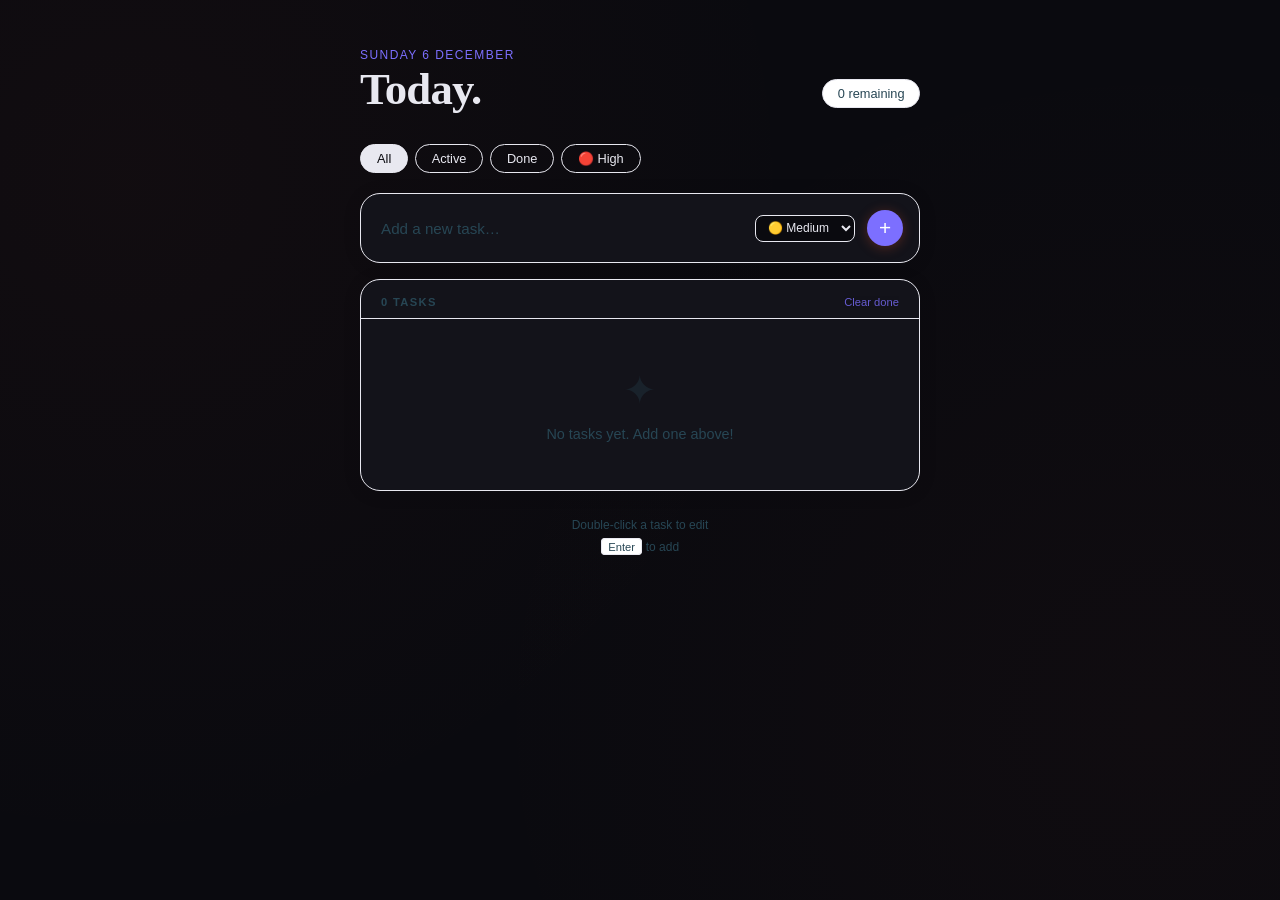
==== index.html @ 95a73518 "Rename todo-app.html to index.html" ====
<!DOCTYPE html>
<html lang="en">
<head>

<title>Taskr — To Do List</title>
<link rel="stylesheet" href="style.css">

</head>
<body>
<div class="app">

  <!-- HEADER -->
  <div class="header">
    <div class="header-left">
      <p class="date-label" id="date-label"></p>
      <h1 class="app-title">Today.</h1>
    </div>
    <div class="task-count" id="task-count">0 tasks</div>
  </div>

  <!-- PROGRESS -->
  <div class="progress-wrap" id="progress-wrap" style="display:none">
    <div class="progress-meta">
      <span>Progress</span>
      <span id="progress-pct">0%</span>
    </div>
    <div class="progress-bar">
      <div class="progress-fill" id="progress-fill" style="width:0%"></div>
    </div>
  </div>

  <!-- FILTERS -->
  <div class="filters">
    <button class="filter-btn active" data-filter="all">All</button>
    <button class="filter-btn" data-filter="active">Active</button>
    <button class="filter-btn" data-filter="done">Done</button>
    <button class="filter-btn" data-filter="high">🔴 High</button>
  </div>

  <!-- INPUT -->
  <div class="input-card">
    <input class="add-input" id="add-input" type="text" placeholder="Add a new task…" maxlength="120"/>
    <select class="priority-select" id="priority-select">
      <option value="low">🟢 Low</option>
      <option value="medium" selected>🟡 Medium</option>
      <option value="high">🔴 High</option>
    </select>
    <button class="add-btn" id="add-btn" title="Add task">+</button>
  </div>

  <!-- TASKS -->
  <div class="tasks-container">
    <div class="section-head">
      <span id="list-label">Tasks</span>
      <button class="clear-done-btn" id="clear-done-btn">Clear done</button>
    </div>
    <div id="task-list"></div>
  </div>

  <p class="hint">
    Double-click a task to edit <br> <kbd>Enter</kbd> to add
  </p>
</div>

<script src="script.js"></script>

</body>
</html>
---- style.css ----
*, *::before, *::after { box-sizing: border-box; margin: 0; padding: 0; }

  :root {
    --bg: #0a0a0f;
    --paper: #13131a;
    --ink: #e8e8f0;
    --ink2: #e8e8f0;
    --ink3: #274654;
    --accent: #7c6fff;
    --accent-soft: #6c64c3;
    --border: #e8e8f0;
    --border2: #e8e8f0;
    --done-bg: #000000;
    --font-display: 'Playfair Display', serif;
    --font-body: 'Epilogue', sans-serif;
    --shadow: 0 2px 20px rgba(26,24,20,0.08);
  }

  body {
    background: var(--bg);
    font-family: var(--font-body);
    color: var(--ink);
    min-height: 100vh;
    display: flex;
    align-items: flex-start;
    justify-content: center;
    padding: 3rem 1rem 5rem;
    background-image:
      radial-gradient(circle at 10% 20%, rgba(200,75,47,0.04) 0%, transparent 50%),
      radial-gradient(circle at 90% 80%, rgba(200,75,47,0.03) 0%, transparent 50%);
  }

  .app {
    width: 100%; max-width: 560px;
    animation: slideIn 0.5s ease;
  }
  @keyframes slideIn {
    from { opacity: 0; transform: translateY(20px); }
    to   { opacity: 1; transform: translateY(0); }
  }

  /* HEADER */
  .header {
    margin-bottom: 2rem;
    display: flex; justify-content: space-between; align-items: flex-end;
  }
  .date-label {
    font-size: 0.75rem; font-weight: 500; letter-spacing: 0.12em;
    text-transform: uppercase; color: var(--accent); margin-bottom: 0.3rem;
  }
  .app-title {
    font-family: var(--font-display);
    font-size: 2.8rem; font-weight: 700; line-height: 1;
    letter-spacing: -0.02em;
  }
  .task-count {
    font-size: 0.8rem; color: var(--ink3); font-weight: 400;
    background: white; border: 1px solid var(--border);
    border-radius: 50px; padding: 0.35rem 0.9rem;
    margin-bottom: 0.25rem;
    transition: all 0.3s;
  }

  /* FILTER TABS */
  .filters {
    display: flex; gap: 0.4rem; margin-bottom: 1.25rem;
  }
  .filter-btn {
    padding: 0.4rem 1rem; border-radius: 50px;
    border: 1px solid var(--border); background: transparent;
    font-family: var(--font-body); font-size: 0.8rem;
    color: var(--ink2); cursor: pointer; font-weight: 500;
    transition: all 0.2s;
  }
  .filter-btn:hover { border-color: var(--accent); color: var(--accent); }
  .filter-btn.active {
    background: var(--ink); border-color: var(--ink);
    color: var(--bg);
  }

  /* INPUT AREA */
  .input-card {
    background: var(--paper);
    border: 1px solid var(--border);
    border-radius: 20px;
    padding: 1rem 1rem 1rem 1.25rem;
    display: flex; gap: 0.75rem; align-items: center;
    box-shadow: var(--shadow);
    margin-bottom: 1rem;
    transition: box-shadow 0.2s;
  }
  .input-card:focus-within {
    box-shadow: 0 4px 30px rgba(26,24,20,0.12);
    border-color: rgba(26,24,20,0.2);
  }
  .add-input {
    flex: 1; background: transparent; border: none; outline: none;
    font-family: var(--font-body); font-size: 0.95rem;
    color: var(--ink); font-weight: 400;
  }
  .add-input::placeholder { color: var(--ink3); }

  .priority-select {
    background: var(--bg); border: 1px solid var(--border);
    border-radius: 8px; padding: 0.3rem 0.5rem;
    font-family: var(--font-body); font-size: 0.75rem;
    color: var(--ink2); cursor: pointer; outline: none;
  }

  .add-btn {
    width: 36px; height: 36px; border-radius: 50%;
    background: var(--accent); border: none;
    color: white; font-size: 1.3rem; line-height: 1;
    cursor: pointer; flex-shrink: 0;
    display: flex; align-items: center; justify-content: center;
    transition: transform 0.2s, box-shadow 0.2s;
    box-shadow: 0 2px 12px rgba(200,75,47,0.35);
  }
  .add-btn:hover { transform: scale(1.1); box-shadow: 0 4px 20px rgba(200,75,47,0.5); }
  .add-btn:active { transform: scale(0.95); }

  /* TASKS LIST */
  .tasks-container {
    background: var(--paper);
    border: 1px solid var(--border);
    border-radius: 20px;
    box-shadow: var(--shadow);
    overflow: hidden;
  }

  .section-head {
    padding: 1rem 1.25rem 0.6rem;
    font-size: 0.7rem; font-weight: 600;
    text-transform: uppercase; letter-spacing: 0.12em;
    color: var(--ink3); border-bottom: 1px solid var(--border2);
    display: flex; justify-content: space-between; align-items: center;
  }
  .clear-done-btn {
    font-size: 0.7rem; font-weight: 500; color: var(--accent);
    background: none; border: none; cursor: pointer;
    font-family: var(--font-body); opacity: 0.8;
    transition: opacity 0.2s;
  }
  .clear-done-btn:hover { opacity: 1; }

  .task-item {
    display: flex; align-items: center; gap: 0.9rem;
    padding: 0.9rem 1.25rem;
    border-bottom: 1px solid var(--border2);
    transition: background 0.2s, opacity 0.3s;
    animation: taskIn 0.3s ease;
    position: relative;
  }
  @keyframes taskIn {
    from { opacity: 0; transform: translateX(-10px); }
    to   { opacity: 1; transform: translateX(0); }
  }
  .task-item:last-child { border-bottom: none; }
  .task-item:hover { background: rgba(26,24,20,0.02); }
  .task-item.done { background: var(--done-bg); }
  .task-item.removing {
    animation: taskOut 0.3s ease forwards;
  }
  @keyframes taskOut {
    to { opacity: 0; transform: translateX(20px); max-height: 0; padding: 0; }
  }

  /* CHECKBOX */
  .task-check {
    width: 20px; height: 20px; border-radius: 50%;
    border: 1.5px solid var(--border);
    background: transparent; cursor: pointer; flex-shrink: 0;
    display: flex; align-items: center; justify-content: center;
    transition: all 0.2s;
    position: relative;
  }
  .task-check:hover { border-color: var(--accent); }
  .task-check.checked {
    background: var(--accent); border-color: var(--accent);
  }
  .task-check.checked::after {
    content: ''; position: absolute;
    width: 6px; height: 10px;
    border: 2px solid white; border-top: none; border-left: none;
    transform: rotate(42deg) translate(-1px, -1px);
  }

  /* TASK TEXT */
  .task-body { flex: 1; min-width: 0; }
  .task-text {
    font-size: 0.9rem; font-weight: 400; color: var(--ink);
    transition: all 0.3s; word-break: break-word;
    display: block;
  }
  .task-item.done .task-text {
    text-decoration: line-through; color: var(--ink3);
  }
  .task-edit {
    display: none; width: 100%;
    background: transparent; border: none; border-bottom: 1px solid var(--accent);
    font-family: var(--font-body); font-size: 0.9rem; color: var(--ink);
    outline: none; padding: 0 0 2px;
  }
  .task-edit.active { display: block; }
  .task-text.hidden { display: none; }

  /* PRIORITY DOT */
  .priority-dot {
    width: 7px; height: 7px; border-radius: 50%; flex-shrink: 0;
  }
  .p-high   { background: #c84b2f; }
  .p-medium { background: #e09a3a; }
  .p-low    { background: #5a9a6e; }

  /* DELETE BTN */
  .delete-btn {
    opacity: 0; background: none; border: none;
    color: var(--ink3); cursor: pointer; font-size: 1rem;
    padding: 0.2rem; border-radius: 6px;
    transition: opacity 0.2s, color 0.2s;
    line-height: 1;
  }
  .task-item:hover .delete-btn { opacity: 1; }
  .delete-btn:hover { color: var(--accent); }

  /* EMPTY STATE */
  .empty-state {
    padding: 3rem 1.5rem; text-align: center;
  }
  .empty-icon {
    font-size: 2.5rem; margin-bottom: 0.75rem; display: block;
    font-family: var(--font-display);
    color: var(--ink3); opacity: 0.3;
  }
  .empty-state p { font-size: 0.9rem; color: var(--ink3); }

  /* PROGRESS BAR */
  .progress-wrap {
    margin-bottom: 1rem;
  }
  .progress-meta {
    display: flex; justify-content: space-between;
    font-size: 0.75rem; color: var(--ink3); margin-bottom: 0.4rem;
  }
  .progress-bar {
    height: 4px; background: var(--border);
    border-radius: 2px; overflow: hidden;
  }
  .progress-fill {
    height: 100%; background: var(--accent);
    border-radius: 2px; transition: width 0.5s ease;
  }

  /* FOOTER HINT */
  .hint {
    text-align: center; margin-top: 1.5rem;
    font-size: 0.75rem; color: var(--ink3); line-height: 1.8;
  }
  .hint kbd {
    background: white; border: 1px solid var(--border);
    border-radius: 4px; padding: 0.1rem 0.4rem;
    font-size: 0.7rem; font-family: var(--font-body);
  }
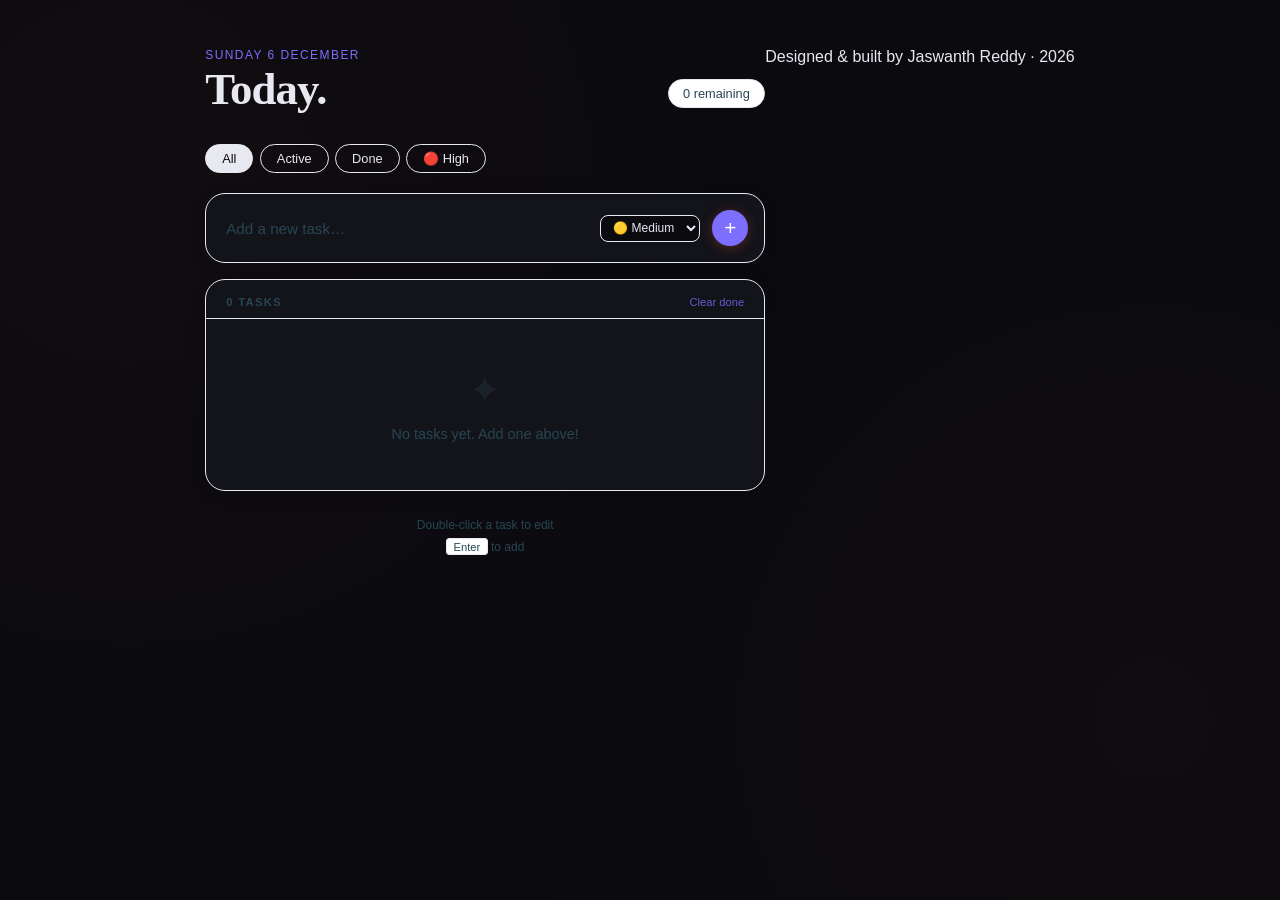
==== commit d4d2afe4: "Update index.html" ====
--- a/index.html
+++ b/index.html
@@ -2,7 +2,7 @@
 <html lang="en">
 <head>
 
-<title>Taskr — To Do List</title>
+<title>To Do List</title>
 <link rel="stylesheet" href="style.css">
 
 </head>
@@ -62,6 +62,12 @@
   </p>
 </div>
 
+<!-- FOOTER -->
+<footer>
+  <p>Designed & built by <span>Jaswanth Reddy</span> · 2026</p>
+</footer>
+
+
 <script src="script.js"></script>
 
 </body>
--- a/style.css
+++ b/style.css
@@ -260,4 +260,4 @@
     background: white; border: 1px solid var(--border);
     border-radius: 4px; padding: 0.1rem 0.4rem;
     font-size: 0.7rem; font-family: var(--font-body);
-  }+  }
